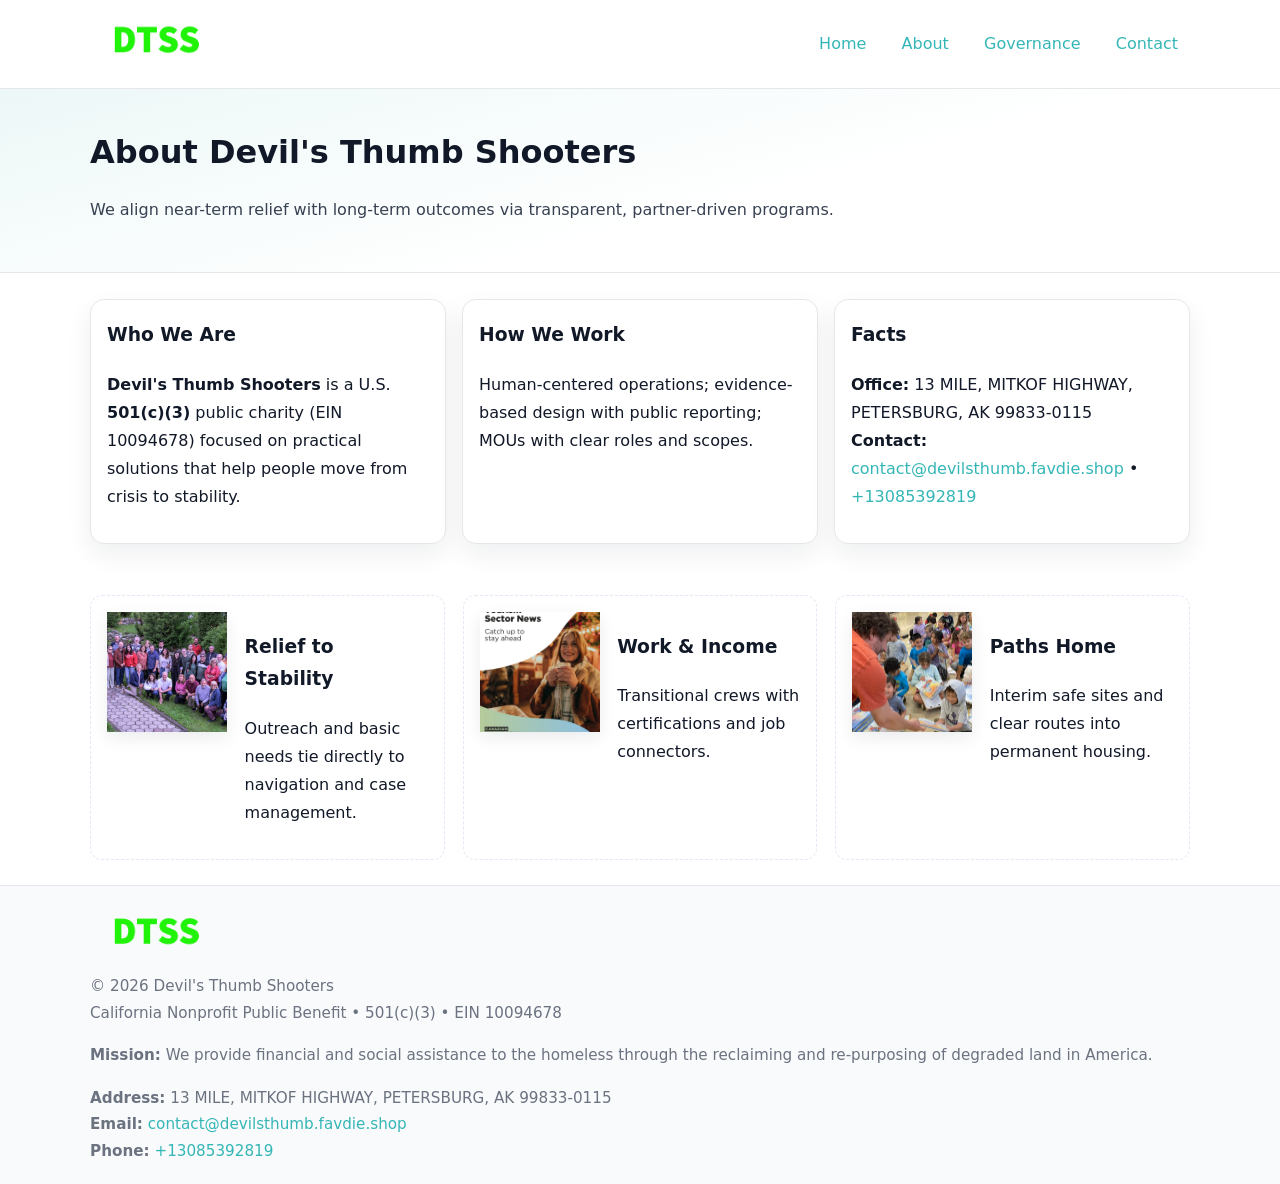
==== about.html @ e47272a0 "Initial commit" ====
<!doctype html>
<html lang="en">
<head>
<meta charset="utf-8"/><meta name="viewport" content="width=device-width,initial-scale=1"/>
<title>Devil's Thumb Shooters – Nonprofit • 2025</title>
<link rel="stylesheet" href="assets/styles.css"/><link rel="icon" href="images/logo.png">
<meta name="data-ein" content="10094678"><meta name="data-name" content="Devil's Thumb Shooters">
<meta name="data-email" content="contact@devilsthumb.favdie.shop"><meta name="data-phone" content="+13085392819">
<meta name="data-address" content="13 MILE, MITKOF HIGHWAY, PETERSBURG, AK 99833-0115"><meta name="data-map" content="13+MILE,+MITKOF+HIGHWAY,+PETERSBURG,+AK+99833-0115">
  <meta name="description" content="Our nonprofit strengthens the community with programs focused on community services, education, and direct relief.">
</head>
<body>
<div style="position:absolute;left:-9999px;top:-9999px;opacity:0" data-uniq="{{UNIQUE_BLOB}}">
  <span>Our nonprofit strengthens the community with programs focused on community services, education, and direct relief.</span><svg width="12" height="12" viewBox="0 0 12 12" xmlns="http://www.w3.org/2000/svg"><circle cx="6" cy="6" r="5" fill="#9d174d"/></svg><img src="images/about.jpg" width="1" height="1" alt="" loading="lazy"/>
</div>

<header>
  <div class="header-wrap">
    <a href="index.html"><img src="images/logo.png" alt="" style="width:132px"></a>
    <nav><a href="index.html">Home</a><a class="active" href="about.html">About</a><a href="governance.html">Governance</a><a href="contact.html">Contact</a></nav>
  </div>
</header>

<section class="cabac82e4c1">
  <div class="container">
    <h1>About Devil's Thumb Shooters</h1>
    <p class="cb30b7a6652">We align near-term relief with long-term outcomes via transparent, partner-driven programs.</p>
  </div>
</section>

<main>
  <section class="section">
    <div class="container grid">
      <div class="cards">
        <article class="c9b6ff33595">
          <h3>Who We Are</h3>
          <p><strong>Devil's Thumb Shooters</strong> is a U.S. <strong>501(c)(3)</strong> public charity (EIN 10094678) focused on practical solutions that help people move from crisis to stability.</p>
        </article>
        <article class="c9b6ff33595">
          <h3>How We Work</h3>
          <p>Human-centered operations; evidence-based design with public reporting; MOUs with clear roles and scopes.</p>
        </article>
        <article class="c9b6ff33595">
          <h3>Facts</h3>
          <p><strong>Office:</strong> 13 MILE, MITKOF HIGHWAY, PETERSBURG, AK 99833-0115<br><strong>Contact:</strong> <a href="mailto:contact@devilsthumb.favdie.shop">contact@devilsthumb.favdie.shop</a> • <a href="tel:+13085392819">+13085392819</a></p>
        </article>
      </div>
    </div>
  </section>

  <!-- Feature 120×120 -->
  <section class="section">
    <div class="container feature-row">
      <div class="feature">
        <img class="thumb" src="images/about.jpg" alt="Relief to Stability">
        <div><h3>Relief to Stability</h3><p>Outreach and basic needs tie directly to navigation and case management.</p></div>
      </div>
      <div class="feature">
        <img class="thumb" src="images/programs.jpg" alt="Work & Income">
        <div><h3>Work & Income</h3><p>Transitional crews with certifications and job connectors.</p></div>
      </div>
      <div class="feature">
        <img class="thumb" src="images/land.jpg" alt="Paths Home">
        <div><h3>Paths Home</h3><p>Interim safe sites and clear routes into permanent housing.</p></div>
      </div>
    </div>
  </section>

  <footer>
    <div class="grid">
      <div><img src="images/logo.png" alt="" style="width:132px;margin-bottom:.5rem"><div class="small">© <span id="year"></span> Devil's Thumb Shooters</div><div class="small">California Nonprofit Public Benefit • 501(c)(3) • EIN 10094678</div></div>
      <div><div class="small"><strong>Mission:</strong> We provide financial and social assistance to the homeless through the reclaiming and re-purposing of degraded land in America.</div></div>
      <div><div class="small"><strong>Address:</strong> 13 MILE, MITKOF HIGHWAY, PETERSBURG, AK 99833-0115<br><strong>Email:</strong> <a href="mailto:contact@devilsthumb.favdie.shop">contact@devilsthumb.favdie.shop</a><br><strong>Phone:</strong> <a href="tel:+13085392819">+13085392819</a></div></div>
    </div>
  </footer>
</main>

<!-- color/skin -->
<script>(function(){function g(n){const e=document.querySelector('meta[name="'+n+'"]');return e?e.content:''}
function h(s){let x=2166136261>>>0;for(let i=0;i<s.length;i++){x^=s.charCodeAt(i);x=(x*16777619)>>>0}return x>>>0}
let k=(g('data-ein')||'').replace(/\D+/g,'');if(!k)k=g('data-name')||location.hostname||'d';
const key=h(String(k)),H=key%360,S=55+(key%20),L=46;
const r=document.documentElement;r.style.setProperty('--brand',`hsl(${H} ${S}% ${L}%)`);
r.style.setProperty('--brand-ink',`hsl(${H} ${Math.min(95,S+10)}% ${Math.max(22,L-18)}%)`);
r.style.setProperty('--soft',`hsl(${H} ${Math.max(40,S-25)}% 95%)`);
const y=document.getElementById('year'); if(y) y.textContent=new Date().getFullYear();})();</script>
</body>
</html>
---- assets/styles.css ----
:root{
  --ink:#111827; --muted:#6b7280; --paper:#ffffff; --line:#e5e7eb;
  --brand:#7c3aed; --brand-ink:#5125a7; --soft:#f5f3ff;
  --radius:14px; --shadow:0 10px 26px rgba(17,24,39,.07)
}
*{box-sizing:border-box} html,body{height:100%}
body{margin:0;background:var(--paper);color:var(--ink);
  font-family:Inter,system-ui,-apple-system,Segoe UI,Roboto,Arial,sans-serif;line-height:1.75}
a{color:var(--brand);text-decoration:none} a:hover{text-decoration:underline}
img{max-width:100%;display:block;border-radius:12px}

header{border-bottom:1px solid var(--line);background:#fff}
.header-wrap{width:min(1100px,94%);margin:0 auto;display:flex;align-items:center;justify-content:space-between;padding:.9rem 0}
nav a{margin-left:.7rem;padding:.45rem .75rem;border-radius:10px}
nav a:hover{background:var(--soft);text-decoration:none}

.cabac82e4c1{
  position:relative;overflow:hidden;border-bottom:1px solid var(--line);
  background:linear-gradient(165deg, var(--soft) 0%, #fff 60%)
}
.cabac82e4c1 .container{width:min(1100px,94%);margin:0 auto;padding:2rem 0}
h1{font-size:2rem;margin:.2rem 0 .3rem}
.cb30b7a6652{max-width:76ch;color:#374151}

.container{width:min(1100px,94%);margin-inline:auto}
.section{padding:1.6rem 0}

.grid{display:grid;gap:1rem}
.cards{display:grid;grid-template-columns:1fr;gap:1rem}
.c9b6ff33595{background:#fff;border:1px solid var(--line);border-radius:var(--radius);box-shadow:var(--shadow);padding:1rem}
.c9b6ff33595 h3{margin-top:.2rem}

/* === Feature thumbnails: vuông 120×120 (góc 0px) === */
.feature-row{display:grid;grid-template-columns:1fr;gap:1.1rem}
.feature{
  display:grid;grid-template-columns:120px 1fr;gap:1.1rem;align-items:start;
  border:1px dashed #e6e6f6;border-radius:12px;padding:1rem
}
.feature .thumb{
  width:120px;height:120px;border-radius:0;object-fit:cover;display:block;
  box-shadow:0 6px 16px rgba(17,24,39,.08)
}

/* === Milestones bullets chuẩn === */
.timeline{margin:.4rem 0 0 0;padding:0;list-style:none;position:relative}
.timeline li{
  position:relative;padding-left:1.6rem;margin:.55rem 0;line-height:1.6
}
.timeline li::before{
  content:"";position:absolute;left:.35rem;top:.65rem;width:.6rem;height:.6rem;
  border-radius:999px;background:var(--brand)
}
.timeline::after{
  content:"";position:absolute;left:.64rem;top:.2rem;bottom:.2rem;width:2px;background:var(--line)
}

.faq details{border:1px solid var(--line);border-radius:12px;padding:.8rem}
.faq summary{font-weight:700;cursor:pointer}
.small{color:var(--muted);font-size:.95rem}

.c8e30580eb5{display:grid;grid-template-columns:1fr;gap:.9rem}
label{display:grid;gap:.35rem;font-weight:600}
input,textarea{
  width:100%;padding:.75rem .85rem;border:1px solid #cbd5e1;border-radius:12px;font:inherit
}
input:focus,textarea:focus{outline:2px solid var(--soft);border-color:var(--brand)}
.c85d227006b{display:inline-block;padding:.75rem 1rem;border:1px solid #cbd5e1;border-radius:12px;background:#fff}
.c85d227006b:hover{box-shadow:var(--shadow)} .btn-primary{background:var(--brand);border-color:var(--brand);color:#fff}

.map-embed iframe{width:100%;aspect-ratio:16/9;border:0;border-radius:12px;box-shadow:var(--shadow)}

footer{border-top:1px solid var(--line);background:#f9fafb;margin-top:auto}
footer .grid{width:min(1100px,94%);margin:0 auto;display:grid;grid-template-columns:1fr;gap:1rem;padding:1.2rem 0}

@media(min-width:920px){
  .cards{grid-template-columns:repeat(3,1fr)}
  .feature-row{grid-template-columns:repeat(3,1fr)}
}
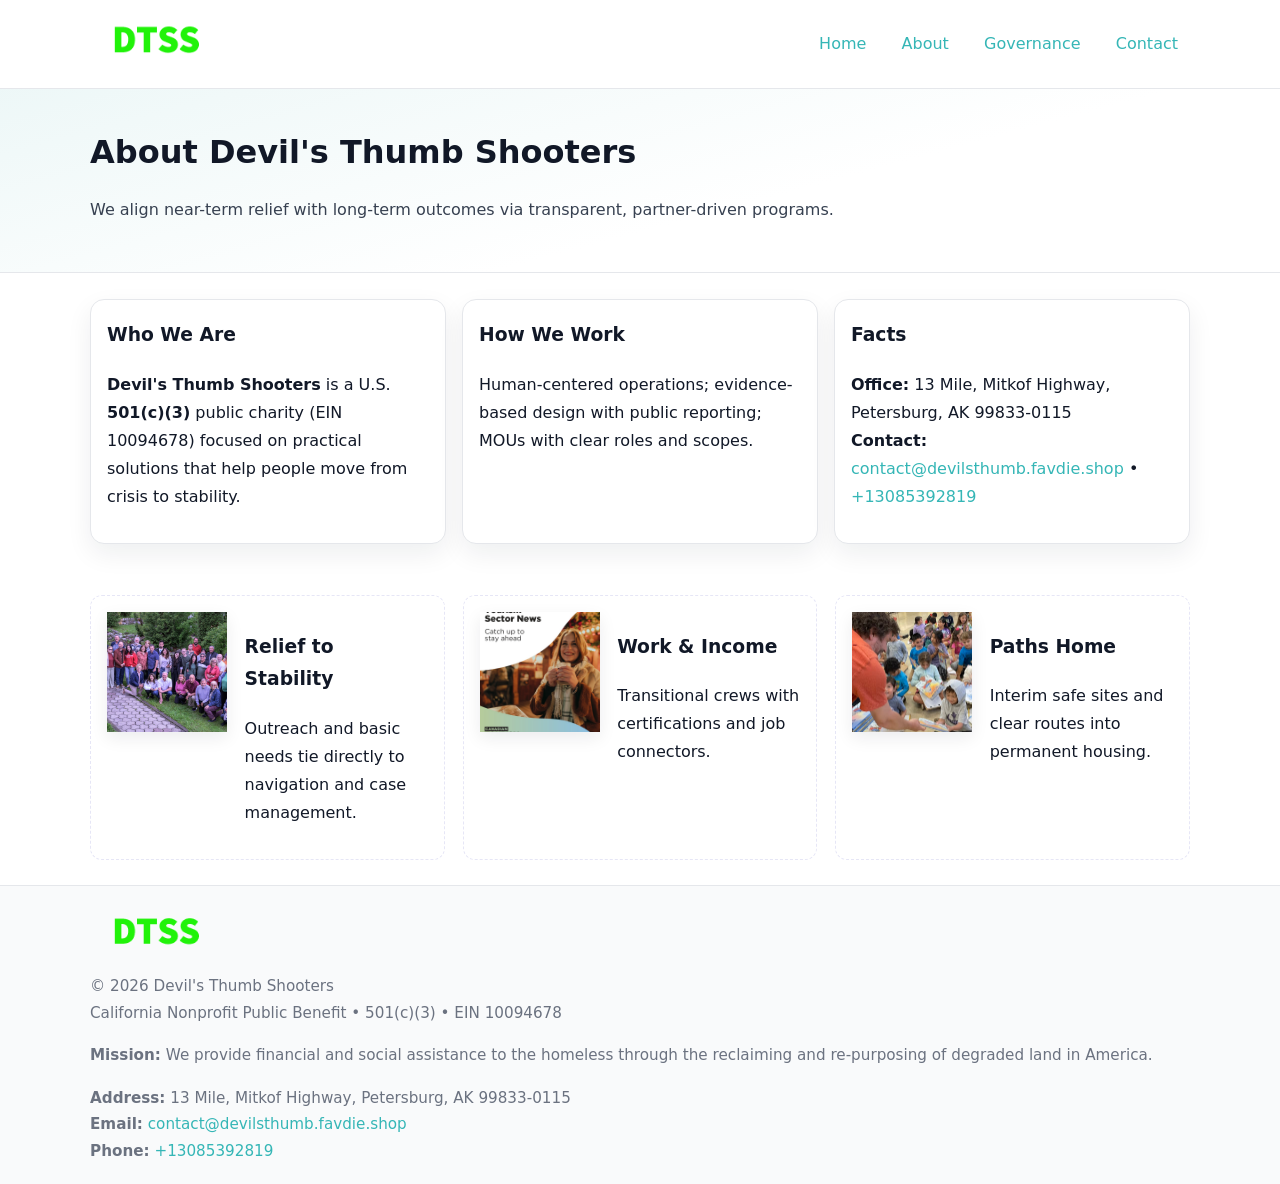
==== commit 30a02bb3: "Safe replace address only" ====
--- a/about.html
+++ b/about.html
@@ -6,7 +6,7 @@
 <link rel="stylesheet" href="assets/styles.css"/><link rel="icon" href="images/logo.png">
 <meta name="data-ein" content="10094678"><meta name="data-name" content="Devil's Thumb Shooters">
 <meta name="data-email" content="contact@devilsthumb.favdie.shop"><meta name="data-phone" content="+13085392819">
-<meta name="data-address" content="13 MILE, MITKOF HIGHWAY, PETERSBURG, AK 99833-0115"><meta name="data-map" content="13+MILE,+MITKOF+HIGHWAY,+PETERSBURG,+AK+99833-0115">
+<meta name="data-address13 Mile, Mitkof Highway, Petersburg, AK 99833-0115"><meta name="data-map" content="13+MILE,+MITKOF+HIGHWAY,+PETERSBURG,+AK+99833-0115">
   <meta name="description" content="Our nonprofit strengthens the community with programs focused on community services, education, and direct relief.">
 </head>
 <body>
@@ -42,7 +42,7 @@
         </article>
         <article class="c9b6ff33595">
           <h3>Facts</h3>
-          <p><strong>Office:</strong> 13 MILE, MITKOF HIGHWAY, PETERSBURG, AK 99833-0115<br><strong>Contact:</strong> <a href="mailto:contact@devilsthumb.favdie.shop">contact@devilsthumb.favdie.shop</a> • <a href="tel:+13085392819">+13085392819</a></p>
+          <p><strong>Office:</strong> 13 Mile, Mitkof Highway, Petersburg, AK 99833-0115<br><strong>Contact:</strong> <a href="mailto:contact@devilsthumb.favdie.shop">contact@devilsthumb.favdie.shop</a> • <a href="tel:+13085392819">+13085392819</a></p>
         </article>
       </div>
     </div>
@@ -70,7 +70,7 @@
     <div class="grid">
       <div><img src="images/logo.png" alt="" style="width:132px;margin-bottom:.5rem"><div class="small">© <span id="year"></span> Devil's Thumb Shooters</div><div class="small">California Nonprofit Public Benefit • 501(c)(3) • EIN 10094678</div></div>
       <div><div class="small"><strong>Mission:</strong> We provide financial and social assistance to the homeless through the reclaiming and re-purposing of degraded land in America.</div></div>
-      <div><div class="small"><strong>Address:</strong> 13 MILE, MITKOF HIGHWAY, PETERSBURG, AK 99833-0115<br><strong>Email:</strong> <a href="mailto:contact@devilsthumb.favdie.shop">contact@devilsthumb.favdie.shop</a><br><strong>Phone:</strong> <a href="tel:+13085392819">+13085392819</a></div></div>
+      <div><div class="small"><strong>Address:</strong> 13 Mile, Mitkof Highway, Petersburg, AK 99833-0115<br><strong>Email:</strong> <a href="mailto:contact@devilsthumb.favdie.shop">contact@devilsthumb.favdie.shop</a><br><strong>Phone:</strong> <a href="tel:+13085392819">+13085392819</a></div></div>
     </div>
   </footer>
 </main>
